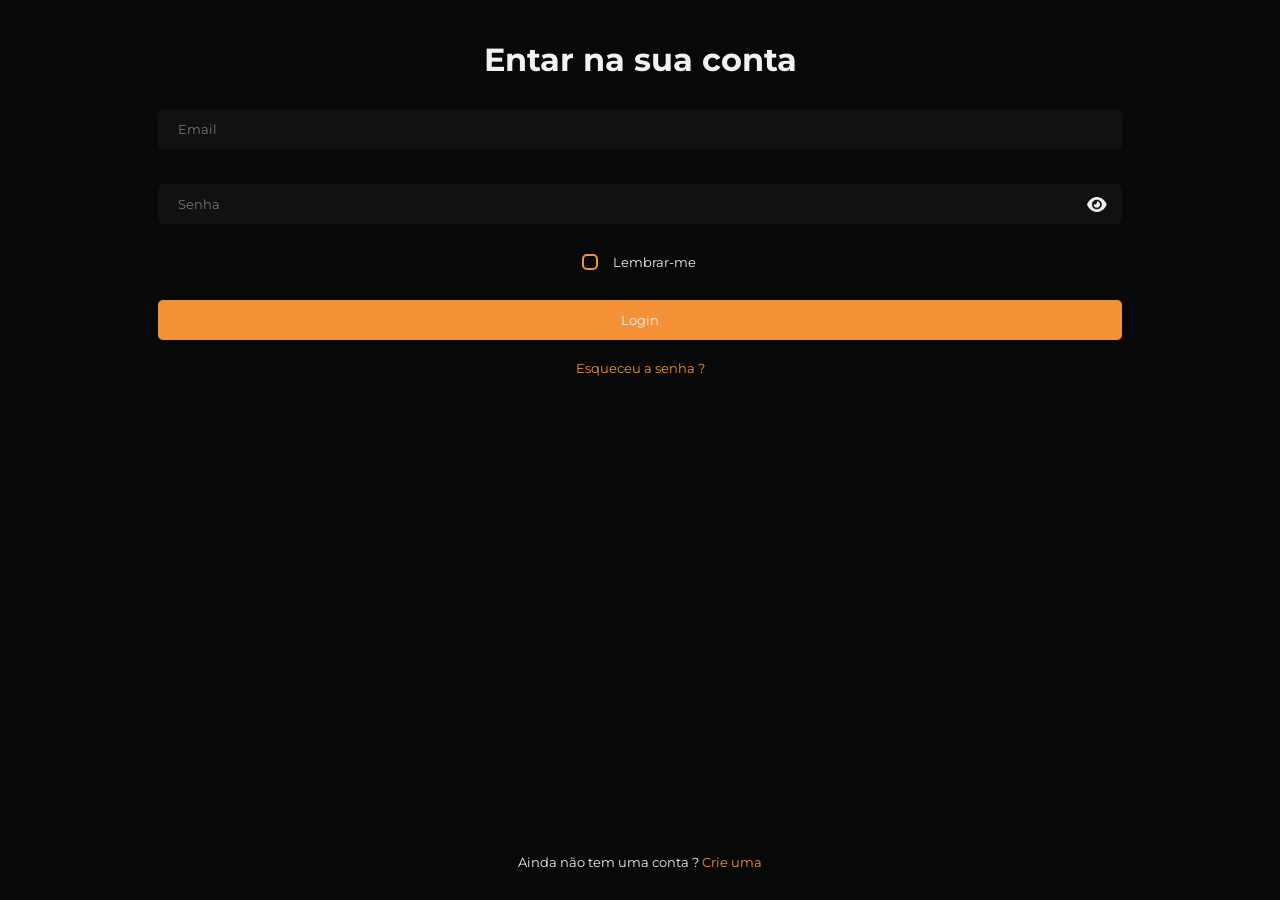
==== index.html @ 5acda985 "Rename Index.html to index.html" ====
<!DOCTYPE html>
<html lang="pt-BR">

    <head>
        <meta charset="UTF-8">
        <meta name="viewport" content="width=device-width, initial-scale=1.0">
        <link rel="stylesheet" href="./assets/css/main.css">
        <link rel="stylesheet" href="./assets/css/input.css">
        <link rel="stylesheet" href="./assets/css/form.css">
        <link rel="stylesheet" href="./assets/css/button.css">
        <title>Login - byWill</title>
    </head>

    <body class="flex-column">
        <main class="flex-column">
            <form class="flex-column content">
                <h1>Entar na sua conta</h1>
                <div class="flex-column">
                    <input class="input" type="email" placeholder="Email" required="true">
                    <div class="flex-column">
                        <p class="info" style="opacity: 0;"></p>
                        <input class="input pass" type="password" placeholder="Senha" required="true">
                        <img class="icon show" src="./assets/icons/Show Pass Icon.png" alt="">
                    </div>
                </div>
                <div class="flex-row">
                    <input type="checkbox" style="opacity: 0;">
                    <span class="checkbox"></span>
                    <p>Lembrar-me</p>
                </div>
                <button>Login</button>
                <a href="#">Esqueceu a senha ?</a>
                <p class="bottom">Ainda não tem uma conta ? <a href="#">Crie uma</a></p>
            </form>
        </main>

        <script src="./assets/scripts/passwords.js" defer></script>
    </body>

</html>
---- assets/css/main.css ----
@import url('https://fonts.googleapis.com/css2?family=Montserrat:wght@700&display=swap');

* {
    margin: 0;
    padding: 0;
}

:root {
    --primary-color: #F39237;
    --secondary-color: #111111;
    --bg-color: #080808;
    --text-color: #EFF1F3;
    --secondary-text-color: #808080;
}

body {
    font-family: 'Montserrat', sans-serif;
    align-items: center;
    background-color: var(--bg-color);
    color: var(--text-color);
}

main {
    width: 80%;
}

ul {
    list-style: none;
}

li {
    font-size: small;
    padding: 10px;
}

a {
    text-decoration: none;
    font-size: small;
    color: var(--primary-color);
}

.bottom {
    position: absolute;
    bottom: 30px;
}

.info {
    color: var(--primary-color);
    height: 15px;
}

.icon {
    width: 20px;
}

.content {
    padding: 30px;
    box-sizing: border-box;
}

h1 {
    font-size: xx-large;
    margin: 10px 0;
}

h3 {
    font-size: medium;
}

p {
    font-size: small;
}

.flex-column {
    display: flex;
    flex-direction: column;
}

.flex-row {
    display: flex;
    flex-direction: row;
}

.paint {
    color: var(--primary-color);
}

hr {
    margin: 10px 0;
}

.hidden {
    color: var(--secondary-text-color);
}
---- assets/css/input.css ----
.input {
    border: none;
    border-radius: 5px;
    height: 40px;
    width:100%;
    padding: 0 20px;
    margin: 10px 0;
    box-sizing: border-box;
    color: var(--text-color);
    background-color: var(--secondary-color);
    font-family: 'Montserrat', sans-serif;
}

.input:focus {
    outline: 2px solid var(--primary-color);
    background-color: #f3923780;
}

.checkbox {
    position: relative;
    z-index: -1;
    display: flex;
    left: -15px;
    align-items: center;
    justify-content: center;
    width: 12px;
    height: 12px;
    background-color: transparent;
    border: 2px solid var(--primary-color);
    border-radius: 5px;
}

input:checked ~.checkbox {
    background-color: var(--primary-color);
}

.checkbox::after {
    display: none;
    content: "";
    width: 3px;
    height: 7px;
    border: solid white;
    border-width: 0 3px 3px 0;
    -webkit-transform: rotate(45deg);
    -ms-transform: rotate(45deg);
    transform: rotate(45deg);
}

input:checked ~.checkbox::after {
    display: block;
}
---- assets/css/form.css ----
form {
    position: relative;
    align-items: center;
    height: 100vh;
}

form div {
    justify-content: center;
    width: 100%;
}

form > div {
    margin: 10px 0;
}

form div > div {
    position: relative;
}

form div > div > .icon {
    position: absolute;
    right: 15px;
    top: 38px;
}
---- assets/css/button.css ----
button {
    width: 100%;
    height: 40px;
    margin: 20px 0;
    background-color: var(--primary-color);
    color: var(--text-color);
    border: none;
    border-radius: 5px;
    font-family: 'Montserrat', sans-serif;
    cursor: pointer;
}
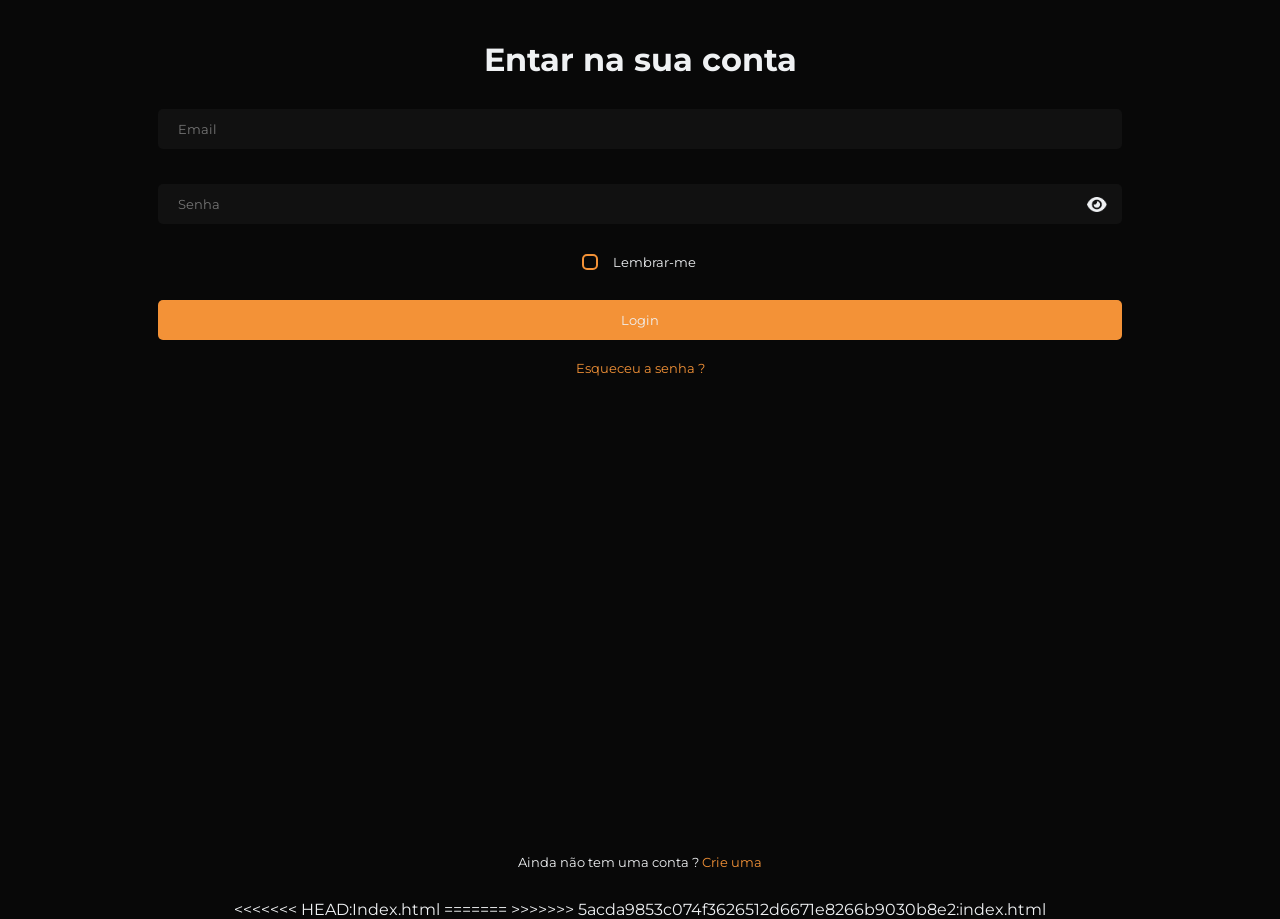
==== commit a208e0da: "Test" ====
--- a/index.html
+++ b/index.html
@@ -1,6 +1,5 @@
 <!DOCTYPE html>
 <html lang="pt-BR">
-
     <head>
         <meta charset="UTF-8">
         <meta name="viewport" content="width=device-width, initial-scale=1.0">
@@ -10,7 +9,6 @@
         <link rel="stylesheet" href="./assets/css/button.css">
         <title>Login - byWill</title>
     </head>
-
     <body class="flex-column">
         <main class="flex-column">
             <form class="flex-column content">
@@ -33,8 +31,11 @@
                 <p class="bottom">Ainda não tem uma conta ? <a href="#">Crie uma</a></p>
             </form>
         </main>
-
         <script src="./assets/scripts/passwords.js" defer></script>
     </body>
+<<<<<<< HEAD:Index.html
+</html>
+=======
 
 </html>
+>>>>>>> 5acda9853c074f3626512d6671e8266b9030b8e2:index.html
--- a/assets/css/input.css
+++ b/assets/css/input.css
@@ -10,6 +10,10 @@
     background-color: var(--secondary-color);
     font-family: 'Montserrat', sans-serif;
 }
+
+.input { 
+    touch-action: none;
+} 
 
 .input:focus {
     outline: 2px solid var(--primary-color);
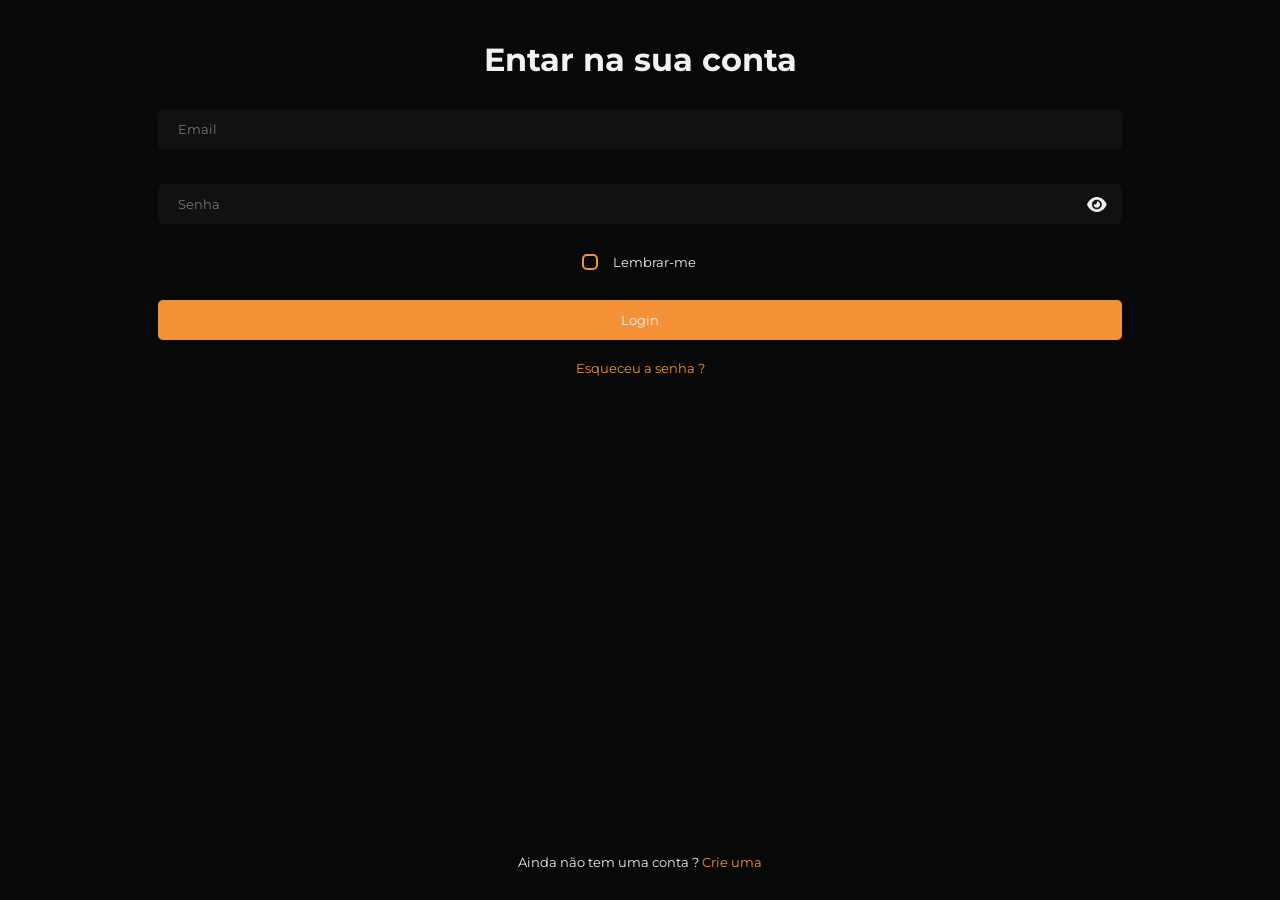
==== commit 61fbb716: "Atualization" ====
--- a/index.html
+++ b/index.html
@@ -33,9 +33,4 @@
         </main>
         <script src="./assets/scripts/passwords.js" defer></script>
     </body>
-<<<<<<< HEAD:Index.html
-</html>
-=======
-
-</html>
->>>>>>> 5acda9853c074f3626512d6671e8266b9030b8e2:index.html
+</html>
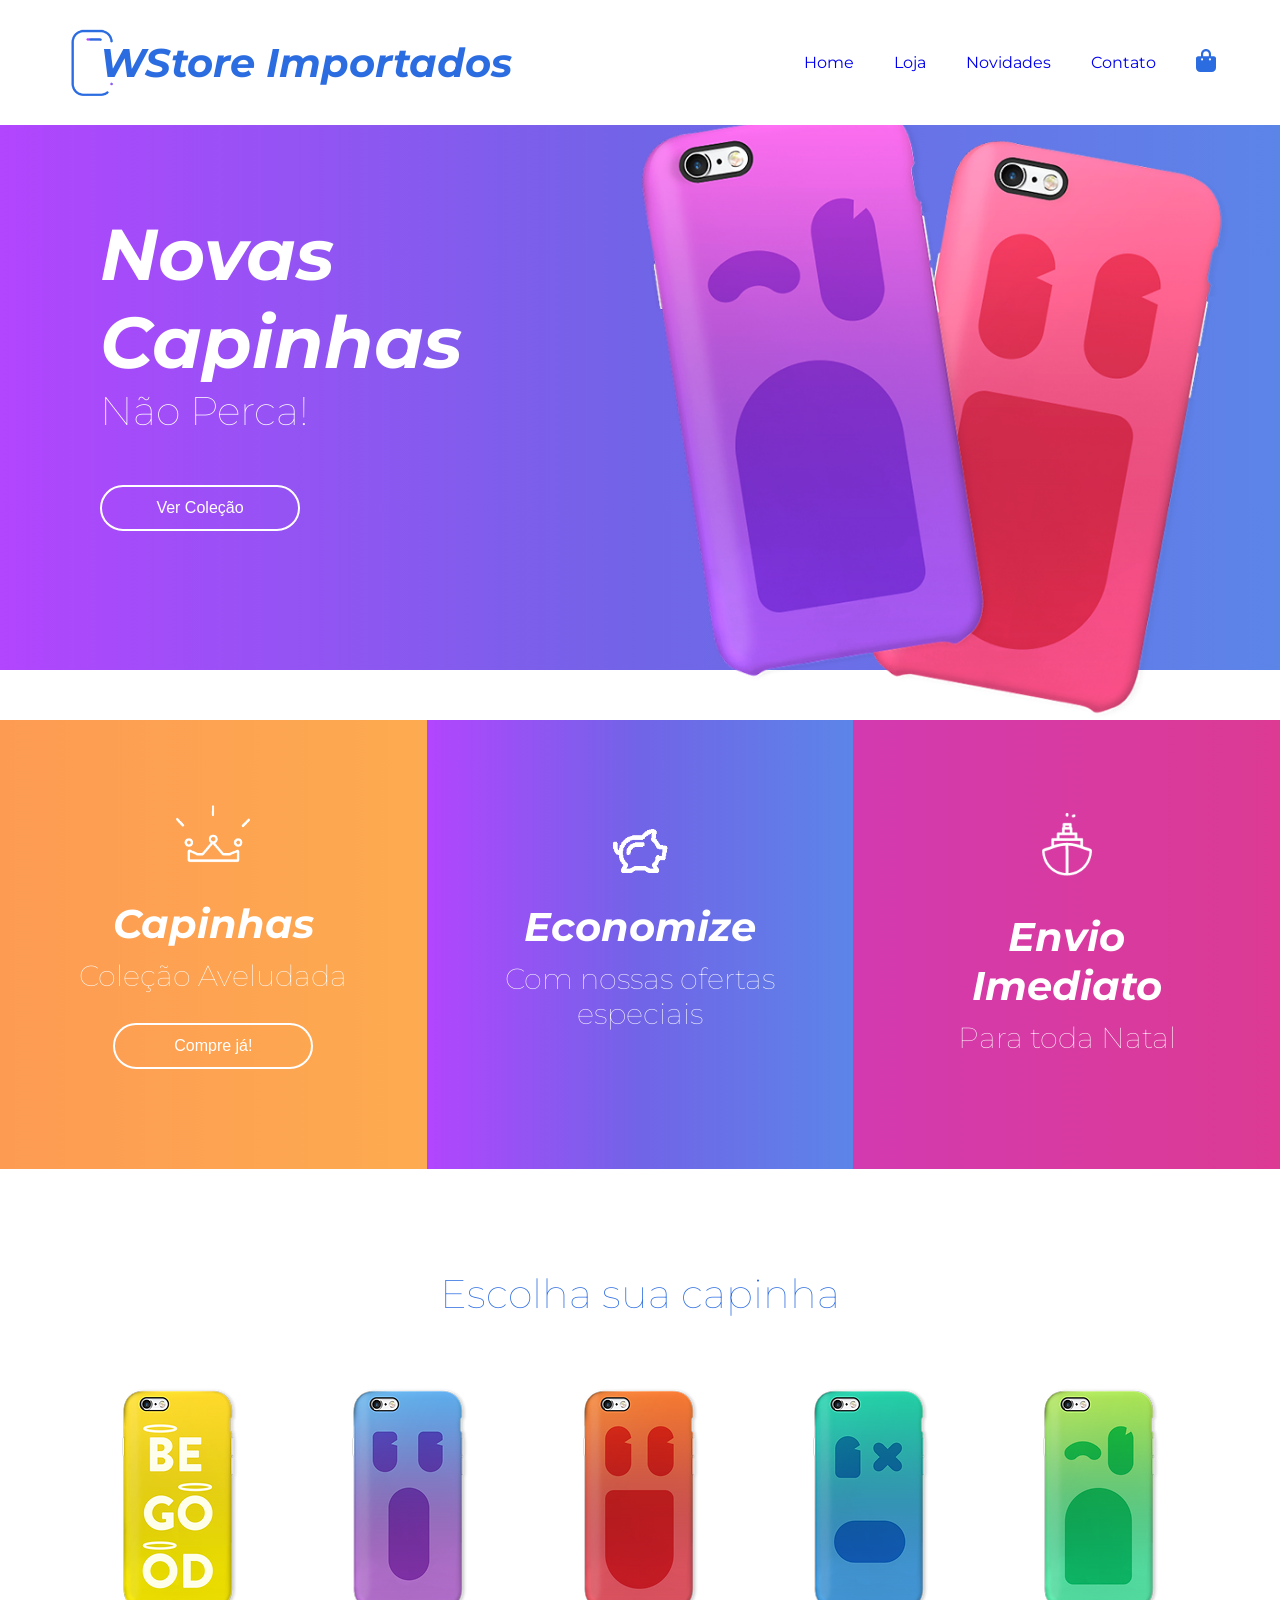
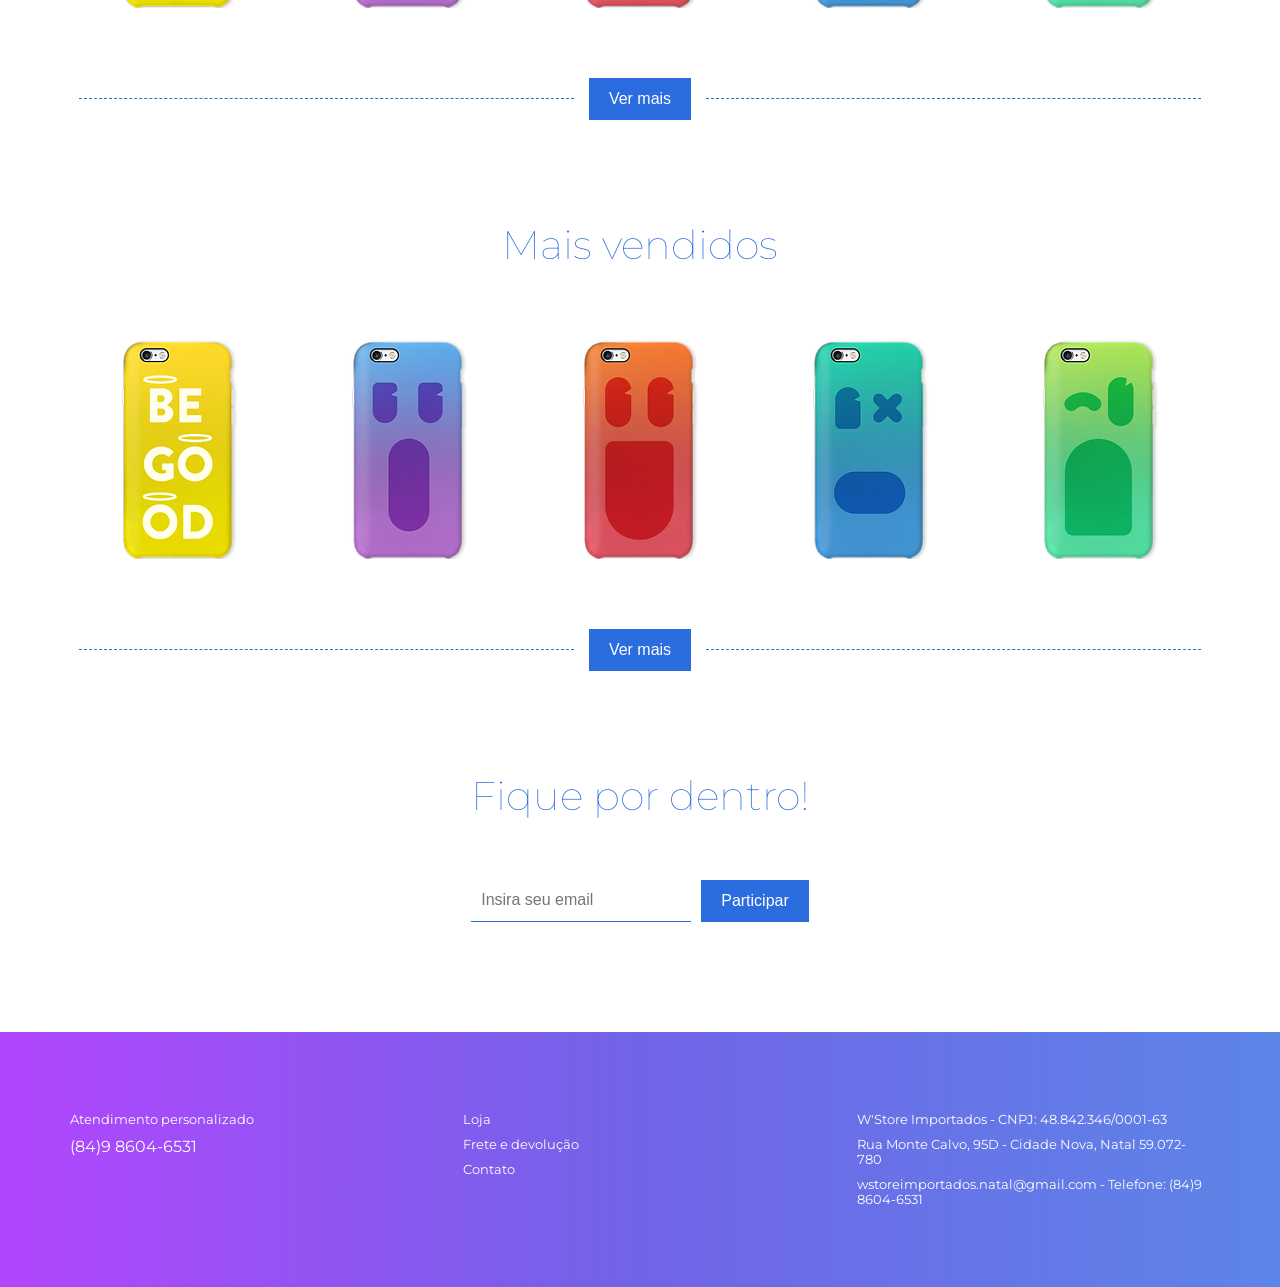
==== commit c80c3bde: "index" ====
--- a/index.html
+++ b/index.html
@@ -1,36 +1,154 @@
 <!DOCTYPE html>
 <html lang="pt-BR">
-    <head>
-        <meta charset="UTF-8">
-        <meta name="viewport" content="width=device-width, initial-scale=1.0">
-        <link rel="stylesheet" href="./assets/css/main.css">
-        <link rel="stylesheet" href="./assets/css/input.css">
-        <link rel="stylesheet" href="./assets/css/form.css">
-        <link rel="stylesheet" href="./assets/css/button.css">
-        <title>Login - byWill</title>
-    </head>
-    <body class="flex-column">
-        <main class="flex-column">
-            <form class="flex-column content">
-                <h1>Entar na sua conta</h1>
-                <div class="flex-column">
-                    <input class="input" type="email" placeholder="Email" required="true">
-                    <div class="flex-column">
-                        <p class="info" style="opacity: 0;"></p>
-                        <input class="input pass" type="password" placeholder="Senha" required="true">
-                        <img class="icon show" src="./assets/icons/Show Pass Icon.png" alt="">
-                    </div>
+<head>
+    <meta charset="UTF-8">
+    <meta name="viewport" content="width=device-width, initial-scale=1.0">
+    <link rel="stylesheet" href="./css/style.css">
+    <link rel="stylesheet" href="./css/header.css">
+    <link rel="stylesheet" href="./css/home.css">
+    <link rel="stylesheet" href="./css/selecionados.css">
+    <link rel="stylesheet" href="./css/novidades.css">
+    <link rel="stylesheet" href="./css/chamada.css">
+    <link rel="stylesheet" href="./css/form.css">
+    <link rel="stylesheet" href="./css/footer.css">
+    <link rel="stylesheet" href="./css/button.css">
+    <title>W Store Importados</title>
+</head>
+<body>
+    <main class="flex-column">
+        <header class="flex-column">
+            <nav class="flex-row">
+                <div class="flex-row">
+                    <img class="logo" src="./icons/logo-icon.gif" alt="Logo W Store Importados">
+                    <h2>WStore Importados</h2>
                 </div>
-                <div class="flex-row">
-                    <input type="checkbox" style="opacity: 0;">
-                    <span class="checkbox"></span>
-                    <p>Lembrar-me</p>
+                <ul class="flex-row">
+                    <li><a href="http://">Home</a></li>
+                    <li><a href="http://">Loja</a></li>
+                    <li><a href="http://">Novidades</a></li>
+                    <li><a href="http://">Contato</a></li>
+                    <li>
+                        <a href="">
+                            <img class="bag" src="./icons/bag-icon.svg" alt="Carrinho de compras W Store Importados">
+                        </a>
+                    </li>
+                </ul>
+            </nav>
+        </header>
+        <section class="home flex-row">
+            <div class="flex-column">
+                <div class="title">
+                    <h1>Novas <br/> Capinhas</h1>
+                    <p>Não Perca!</p>
                 </div>
-                <button>Login</button>
-                <a href="#">Esqueceu a senha ?</a>
-                <p class="bottom">Ainda não tem uma conta ? <a href="#">Crie uma</a></p>
+                <button class="btn">Ver Coleção</button>
+            </div>
+            <img src="./images/capas-home.webp" alt="">
+        </section>
+        <section class="novidades flex-row">
+            <div class="recomendado flex-column">
+                <img src="./icons/star-icon.gif" alt="">
+                <h2>Capinhas</h2>
+                <p>Coleção Aveludada</p>
+                <button class="btn">Compre já!</button>
+            </div>
+            <div class="destaque flex-column">
+                <img src="./icons/saving-icon.gif" alt="">
+                <h2>Economize</h2>
+                <p>Com nossas ofertas <br/> especiais</p>
+            </div>
+            <div class="envio flex-column">
+                <img src="./icons/ship-icon.gif" alt="">
+                <h2>Envio <br/> Imediato</h2>
+                <p>Para toda Natal</p>
+            </div>
+        </section>
+        <section class="selecionados flex-column">
+            <h2>Escolha sua capinha</h2>
+            <div class="itens flex-row">
+                <div class="item flex-column">
+                    <img src="./images/capinha.webp" alt="">
+                    <button class="btn">Visualizar</button>
+                </div>
+                <div class="item flex-column">
+                    <img src="./images/capinha2.webp" alt="">
+                    <button class="btn">Visualizar</button>
+                </div>
+                <div class="item flex-column">
+                    <img src="./images/capinha3.webp" alt="">
+                    <button class="btn">Visualizar</button>
+                </div>
+                <div class="item flex-column">
+                    <img src="./images/capinha4.webp" alt=""> 
+                    <button class="btn">Visualizar</button>
+                </div>
+                <div class="item flex-column">
+                    <img src="./images/capinha5.webp" alt=""> 
+                    <button class="btn">Visualizar</button>
+                </div>
+            </div>
+            <div class="flex-row action">
+                <hr>
+                <button class="btn-secondary">Ver mais</button>
+                <hr>
+            </div>
+        </section>
+        <section class="selecionados flex-column">
+            <h2>Mais vendidos</h2>
+            <div class="itens flex-row">
+                <div class="item flex-column">
+                    <img src="./images/capinha.webp" alt="">
+                    <button class="btn">Visualizar</button>
+                </div>
+                <div class="item flex-column">
+                    <img src="./images/capinha2.webp" alt="">
+                    <button class="btn">Visualizar</button>
+                </div>
+                <div class="item flex-column">
+                    <img src="./images/capinha3.webp" alt="">
+                    <button class="btn">Visualizar</button>
+                </div>
+                <div class="item flex-column">
+                    <img src="./images/capinha4.webp" alt=""> 
+                    <button class="btn">Visualizar</button>
+                </div>
+                <div class="item flex-column">
+                    <img src="./images/capinha5.webp" alt=""> 
+                    <button class="btn">Visualizar</button>
+                </div>
+            </div>
+            <div class="flex-row action">
+                <hr>
+                <button class="btn-secondary">Ver mais</button>
+                <hr>
+            </div>
+        </section>
+        <section class="chamada flex-column">
+            <h2>Fique por dentro!</h2>
+            <form action="" class="flex-row">
+                <input type="text" class="input" name="" id="" placeholder="Insira seu email">
+                <button class="btn-secondary">Participar</button>
             </form>
-        </main>
-        <script src="./assets/scripts/passwords.js" defer></script>
-    </body>
+        </section>
+        <footer class="flex-row">
+            <div>
+                <p>Atendimento personalizado</p>
+                <p class="telefone">(84)9 8604-6531</p>
+            </div>
+            <nav>
+                <ul>
+                    <li><a href="">Loja</a></li>
+                    <li><a href="">Frete e devolução</a></li>
+                    <li><a href="">Contato</a></li>
+                </ul>
+            </nav>
+            <div>
+                <p>W'Store Importados - CNPJ: 48.842.346/0001-63</p>
+                <p>Rua Monte Calvo, 95D - Cidade Nova, Natal 59.072-780</p>
+                <p>wstoreimportados.natal@gmail.com - Telefone: (84)9 8604-6531</p>
+            </div>
+        </footer>
+    </main>
+    <script src="./js/visualizar.js"></script>
+</body>
 </html>
--- a/css/style.css
+++ b/css/style.css
@@ -0,0 +1,44 @@
+@import url('https://fonts.googleapis.com/css2?family=Montserrat:wght@300;400;500;700&display=swap');
+
+* {
+    margin: 0;
+    padding: 0;
+    user-select: none;
+}
+
+:root {
+    --primary: #2c6ce1;
+    --white: #fff;
+    --text: 1rem;
+    --title: 4.5rem;
+    --subtitle: 2.5rem;
+    --description: 1.8rem;
+    --hidden-text: .8rem;
+}
+
+.flex-column {
+    display: flex;
+    flex-direction: column;
+}
+
+.flex-row {
+    display: flex;
+    flex-direction: row;
+}
+
+a {
+    text-decoration: none;
+}
+
+p {
+    font-size: var(--text);
+}
+
+main {
+    align-items: center;
+}
+
+body {
+    font-family: 'Montserrat';
+    color: var(--white);
+}
--- a/css/header.css
+++ b/css/header.css
@@ -0,0 +1,45 @@
+header {
+    width: 100%;
+    align-items: center;
+    padding: 15px 0;
+    z-index: 1;
+    position: fixed;
+    background-color: var(--white);
+}
+
+.logo {
+    width: 3.5rem;
+}
+
+header nav {
+    width: 90%;
+    align-items: center;
+    justify-content: space-between;
+}
+
+header div {
+    align-items: center;
+}
+
+header h2 {
+    position: relative;
+    left: -20px;
+    color: var(--primary);
+    font-size: var(--subtitle);
+    font-style: italic;
+    font-weight: bolder;
+}
+
+header ul {
+    list-style: none;
+    align-items: center;
+}
+
+header li {
+    font-size: var(--text);
+    padding-left: 40px;
+}
+
+.bag {
+    width: 20px;
+}
--- a/css/home.css
+++ b/css/home.css
@@ -0,0 +1,52 @@
+.home {
+    width: 100%;
+    padding: 70px 50px 0 50px;
+    box-sizing: border-box;
+    flex-wrap: wrap-reverse;
+    align-items: center;
+    justify-content: space-around;
+    background-image: linear-gradient(to right, #b245fe, #7164e7, #5c85e8);
+}
+
+.home > div:nth-child(1) {
+    flex: 1;
+    margin: 50px;
+}
+
+.title {
+    margin-bottom: 50px;
+}
+
+.home h1 {
+    font-size: var(--title);
+    font-style: italic;
+}
+
+.home p {
+    font-size: var(--subtitle);
+    font-weight: lighter;
+}
+
+.home img {
+    position: relative;
+    top: 50px;
+    width: 50%;
+}
+
+@media (max-width: 720px) {
+    .home > div:nth-child(1) {
+        align-items: center;
+        margin-top: 100px;
+    }
+
+    .home h1 {
+        font-size: 3.3rem;
+    }
+    .home p  {
+        font-size: 2.3rem;
+    }
+
+    .home img {
+        width: 70%;
+    }
+}
--- a/css/selecionados.css
+++ b/css/selecionados.css
@@ -0,0 +1,51 @@
+.selecionados {
+    width: 90%;
+    margin: 50px 0;
+    align-items: center;
+}
+
+.selecionados h2 {
+    color: var(--primary);
+    font-size: var(--subtitle);
+    font-weight: lighter;
+    text-align: center;
+}
+
+.selecionados .itens {
+    margin: 50px 0;
+    flex-wrap: wrap;
+}
+
+.selecionados .item {
+    align-items: center;
+    overflow: hidden;
+    flex: 200px;
+    
+    height: 220px;
+    width: 220px;
+    margin: 20px 10px;
+}
+
+.selecionados .item .btn {
+    position: relative;
+    top: 0;
+    width: 100%;
+    border: 0;
+    border-radius: 0;
+    color: var(--primary);
+    background-color: #ffffffb3;
+}
+
+.selecionados .action {
+    width: 100%;
+    align-items: center;
+}
+
+.action hr {
+    flex: 1;
+    width: 100%;
+    margin: 0 15px;
+    border: none;
+    border-bottom: 1px dashed var(--primary);
+}
+
--- a/css/novidades.css
+++ b/css/novidades.css
@@ -0,0 +1,60 @@
+.novidades {
+    width: 100%;
+    margin: 50px 0;
+    flex-wrap: wrap;
+}
+
+.novidades div {
+    width: 100%;
+    flex: 1;
+    text-align: center;
+    padding: 50px 50px 100px 50px;
+}
+
+.novidades img {
+    width: 6rem
+}
+
+.novidades h2 {
+    font-size: var(--subtitle);
+    text-align: center;
+    font-style: italic;
+}
+
+.novidades p {
+    font-size: var(--description);
+    font-weight: lighter;
+    margin: 10px 0;
+}
+
+.novidades .recomendado {
+    background-image: linear-gradient(to right, #fd9b53, #fdab50);
+    align-items: center;
+    justify-content: center;
+}
+
+.novidades .recomendado button {
+    margin-top: 20px;
+}
+
+
+.novidades .destaque {
+    background-image: linear-gradient(to right, #b245fe, #7164e7, #5c85e8);
+    align-items: center;
+    justify-content: center;
+}
+
+.novidades .destaque img {
+    width: 4rem;
+    margin: 20px 0;
+}
+
+.novidades .envio {
+    background-image: linear-gradient(to right, #d33ab0, #dc3a93);
+    align-items: center;
+    justify-content: center;
+}
+
+.novidades .envio img {
+    margin-bottom: 30px;
+}
--- a/css/chamada.css
+++ b/css/chamada.css
@@ -0,0 +1,14 @@
+.chamada {
+    width: 90%;
+    margin: 50px 0;
+    align-items: center;
+    justify-content: center;
+}
+
+.chamada h2 {
+    color: var(--primary);
+    font-weight: lighter;
+    font-size: var(--subtitle);
+    text-align: center;
+    margin-bottom: 50px;
+}
--- a/css/form.css
+++ b/css/form.css
@@ -0,0 +1,20 @@
+form {
+    width: 100%;
+    justify-content: center;
+    flex-wrap: wrap;
+}
+
+.input {
+    flex: 100% 50%;
+    color: var(--primary);
+    font-size: var(--text);
+    padding: 0 10px;
+    border: none;
+    border-bottom: 1px solid var(--primary);
+    outline: none;
+}
+
+.input, 
+form .btn-secondary {
+    margin: 10px 5px;
+}
--- a/css/footer.css
+++ b/css/footer.css
@@ -0,0 +1,37 @@
+footer {
+    width: 100%;   
+    padding: 50px;
+    margin-top: 50px;
+    flex-wrap: wrap;
+    justify-content: space-around;
+    box-sizing: border-box;
+    background-image: linear-gradient(to right, #b245fe, #7164e7, #5c85e8);
+}
+
+footer div,
+footer nav {
+    flex: 200px;
+    margin: 20px;
+}
+
+footer .telefone {
+    font-size: var(--text);
+}
+
+footer ul {
+    list-style: none;
+}
+
+footer li {
+    margin: 10px 0;
+    font-size: var(--hidden-text);
+}
+
+footer a {
+    color: var(--white);
+}
+
+footer p {
+    margin: 10px 0;
+    font-size: var(--hidden-text);
+}
--- a/css/button.css
+++ b/css/button.css
@@ -0,0 +1,30 @@
+.btn {
+    background-color: transparent;
+    border: 2px solid var(--white);
+    border-radius: 30px;
+    padding: 12px 0;
+    width: 200px;
+    font-size: var(--text);
+    color: var(--white);
+    transition: ease-in-out .5s;
+    cursor: pointer;
+}
+
+.btn:hover {
+    background-color: var(--white);
+    color: var(--primary);
+}
+
+.btn-secondary {
+    background-color: var(--primary);
+    border: none;
+    padding: 12px 20px;
+    font-size: var(--text);
+    color: var(--white);
+    transition: ease-in-out .5s;
+    cursor: pointer;
+}
+
+.btn-secondary:hover {
+    opacity: .5;
+}
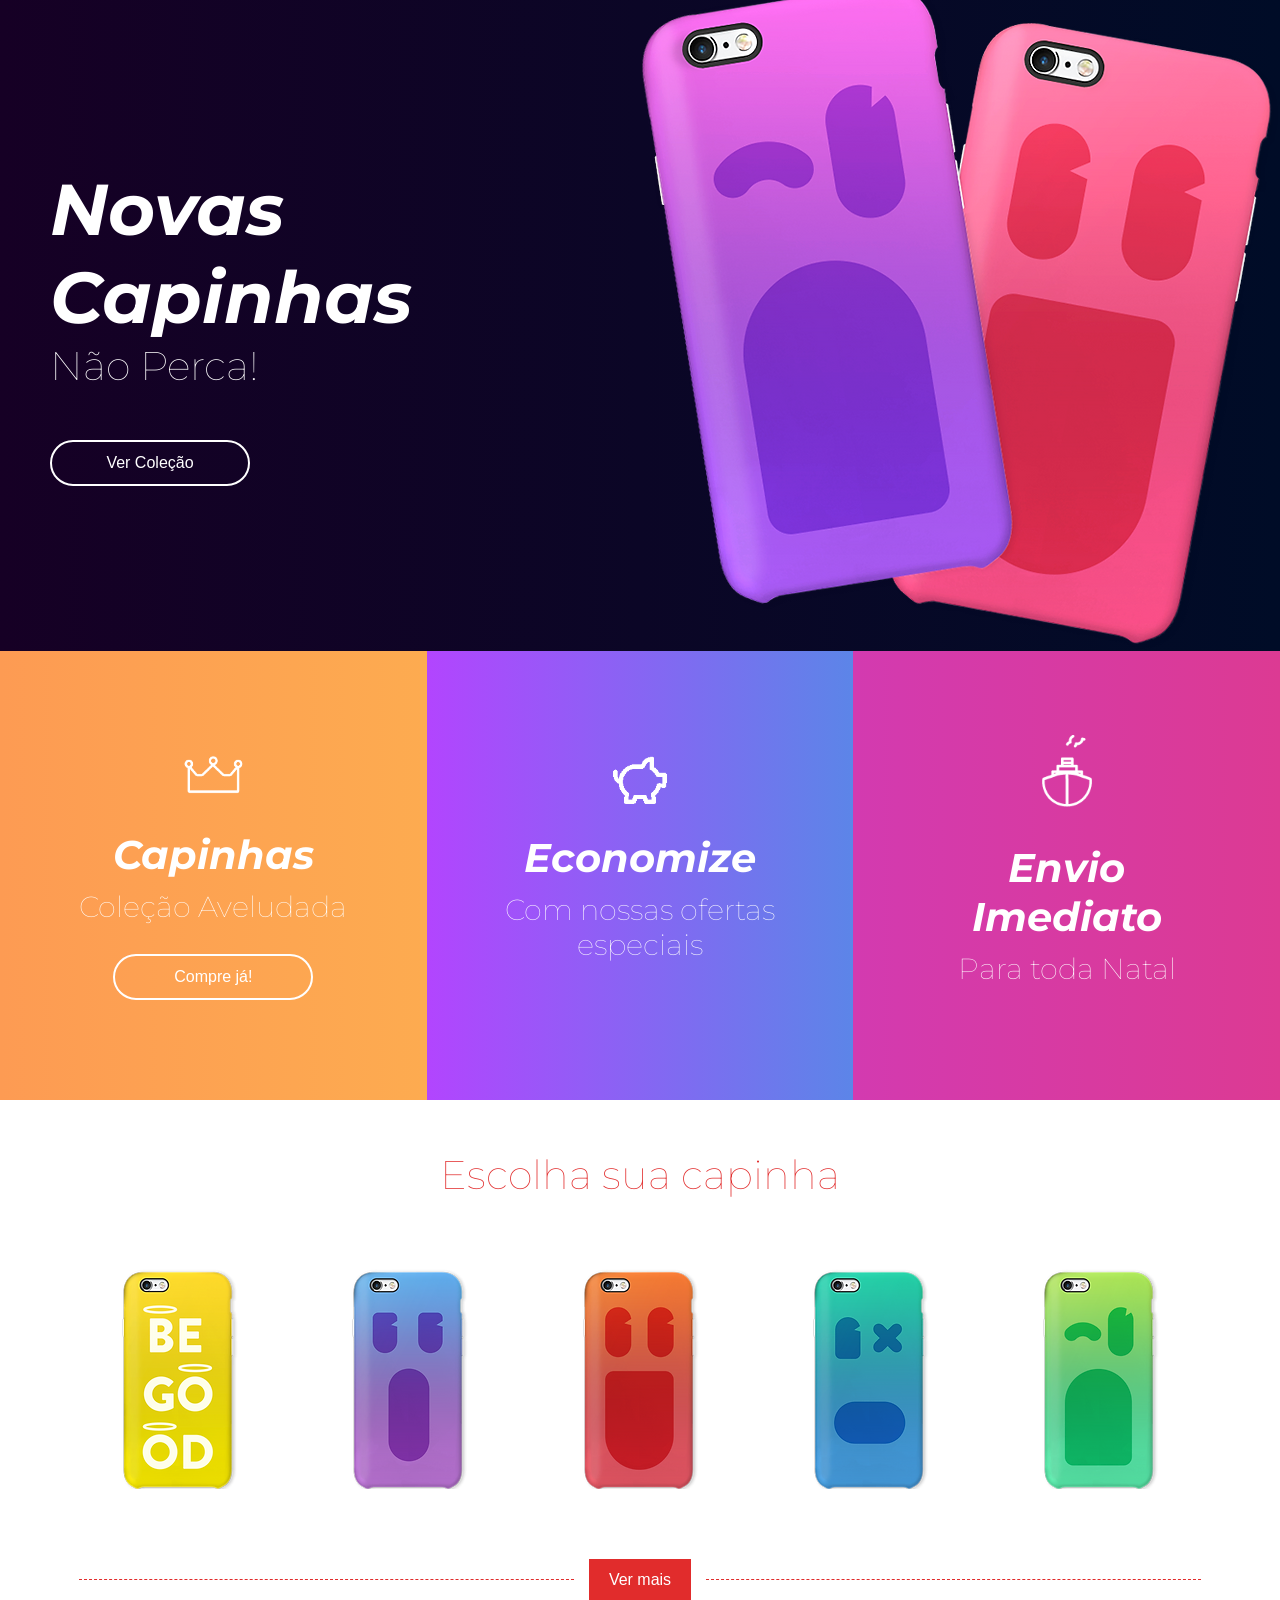
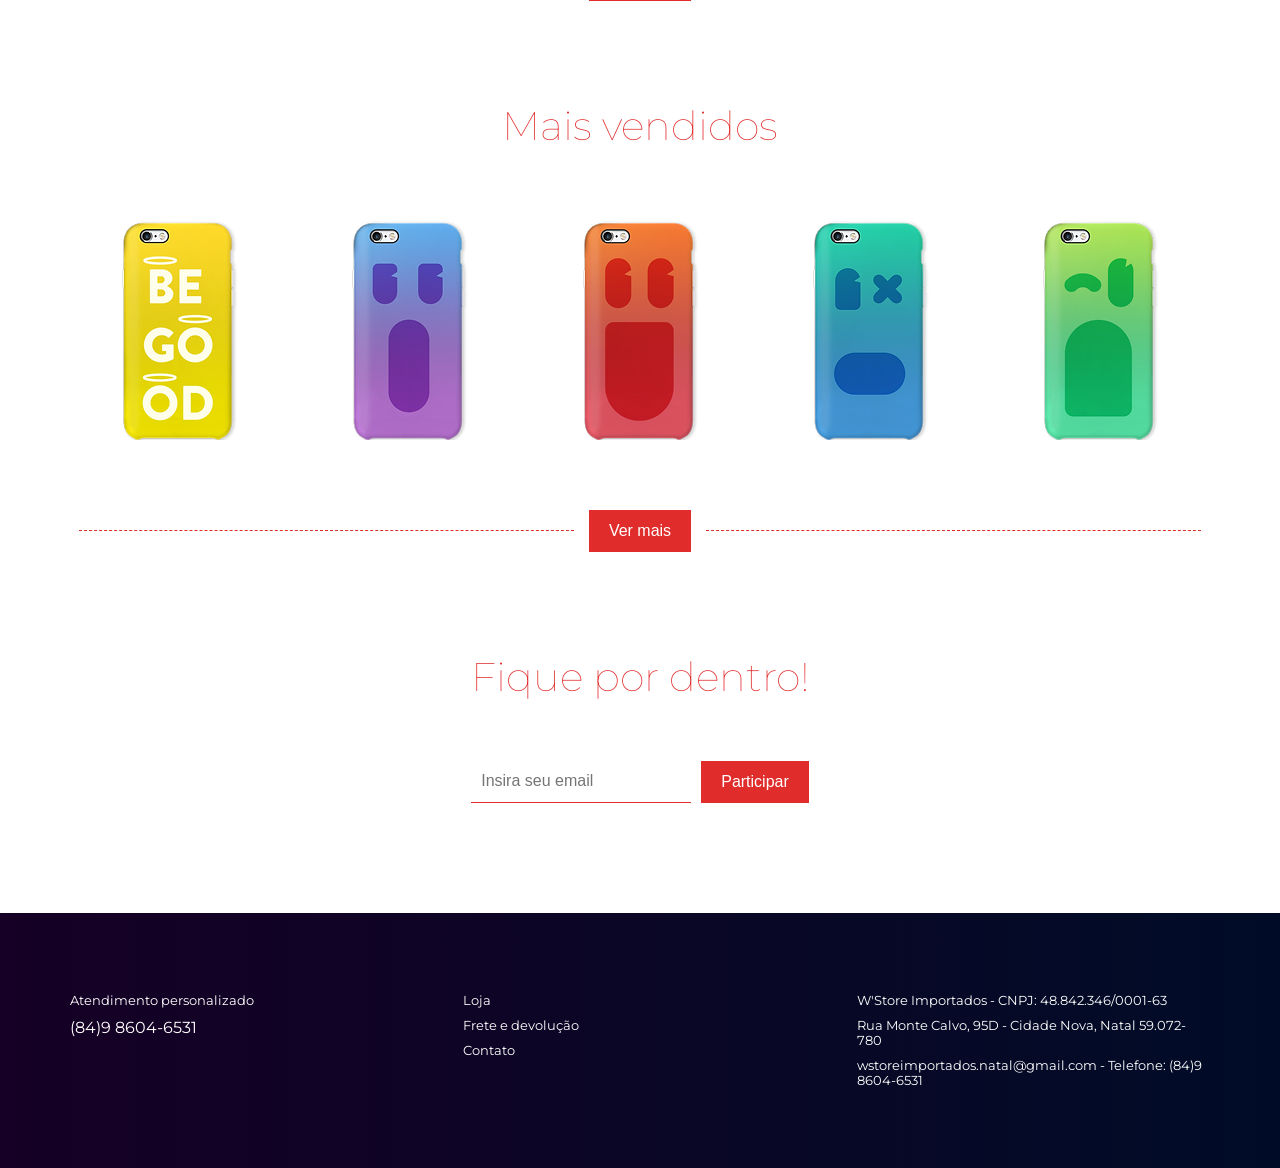
==== commit 1b0d404a: "Testando" ====
--- a/index.html
+++ b/index.html
@@ -16,11 +16,10 @@
 </head>
 <body>
     <main class="flex-column">
-        <header class="flex-column">
+        <header class="flex-column" style="display: none;">
             <nav class="flex-row">
                 <div class="flex-row">
-                    <img class="logo" src="./icons/logo-icon.gif" alt="Logo W Store Importados">
-                    <h2>WStore Importados</h2>
+                    <img class="logo" src="./icons/logo-icon.png" alt="Logo W Store Importados">
                 </div>
                 <ul class="flex-row">
                     <li><a href="http://">Home</a></li>
--- a/css/style.css
+++ b/css/style.css
@@ -7,8 +7,9 @@
 }
 
 :root {
-    --primary: #2c6ce1;
+    --primary: #e12c2c;
     --white: #fff;
+    --black: #111211;
     --text: 1rem;
     --title: 4.5rem;
     --subtitle: 2.5rem;
@@ -28,6 +29,7 @@
 
 a {
     text-decoration: none;
+    color: var(--black);
 }
 
 p {
--- a/css/header.css
+++ b/css/header.css
@@ -8,7 +8,7 @@
 }
 
 .logo {
-    width: 3.5rem;
+    width: 8rem;
 }
 
 header nav {
@@ -24,7 +24,7 @@
 header h2 {
     position: relative;
     left: -20px;
-    color: var(--primary);
+    color: var(--black);
     font-size: var(--subtitle);
     font-style: italic;
     font-weight: bolder;
--- a/css/home.css
+++ b/css/home.css
@@ -1,11 +1,11 @@
 .home {
     width: 100%;
-    padding: 70px 50px 0 50px;
+    /* padding: 70px 50px 0 50px; */
     box-sizing: border-box;
     flex-wrap: wrap-reverse;
     align-items: center;
     justify-content: space-around;
-    background-image: linear-gradient(to right, #b245fe, #7164e7, #5c85e8);
+    background-image: linear-gradient(to right, #160025, #000c27);
 }
 
 .home > div:nth-child(1) {
@@ -29,7 +29,7 @@
 
 .home img {
     position: relative;
-    top: 50px;
+    /* top: 50px; */
     width: 50%;
 }
 
--- a/css/novidades.css
+++ b/css/novidades.css
@@ -1,6 +1,6 @@
 .novidades {
     width: 100%;
-    margin: 50px 0;
+    /* margin: 50px 0; */
     flex-wrap: wrap;
 }
 
@@ -39,7 +39,7 @@
 
 
 .novidades .destaque {
-    background-image: linear-gradient(to right, #b245fe, #7164e7, #5c85e8);
+    background-image: linear-gradient(to right, #b245fe, #5c85e8);
     align-items: center;
     justify-content: center;
 }
--- a/css/footer.css
+++ b/css/footer.css
@@ -5,7 +5,7 @@
     flex-wrap: wrap;
     justify-content: space-around;
     box-sizing: border-box;
-    background-image: linear-gradient(to right, #b245fe, #7164e7, #5c85e8);
+    background-image: linear-gradient(to right, #160025, #000c27);
 }
 
 footer div,
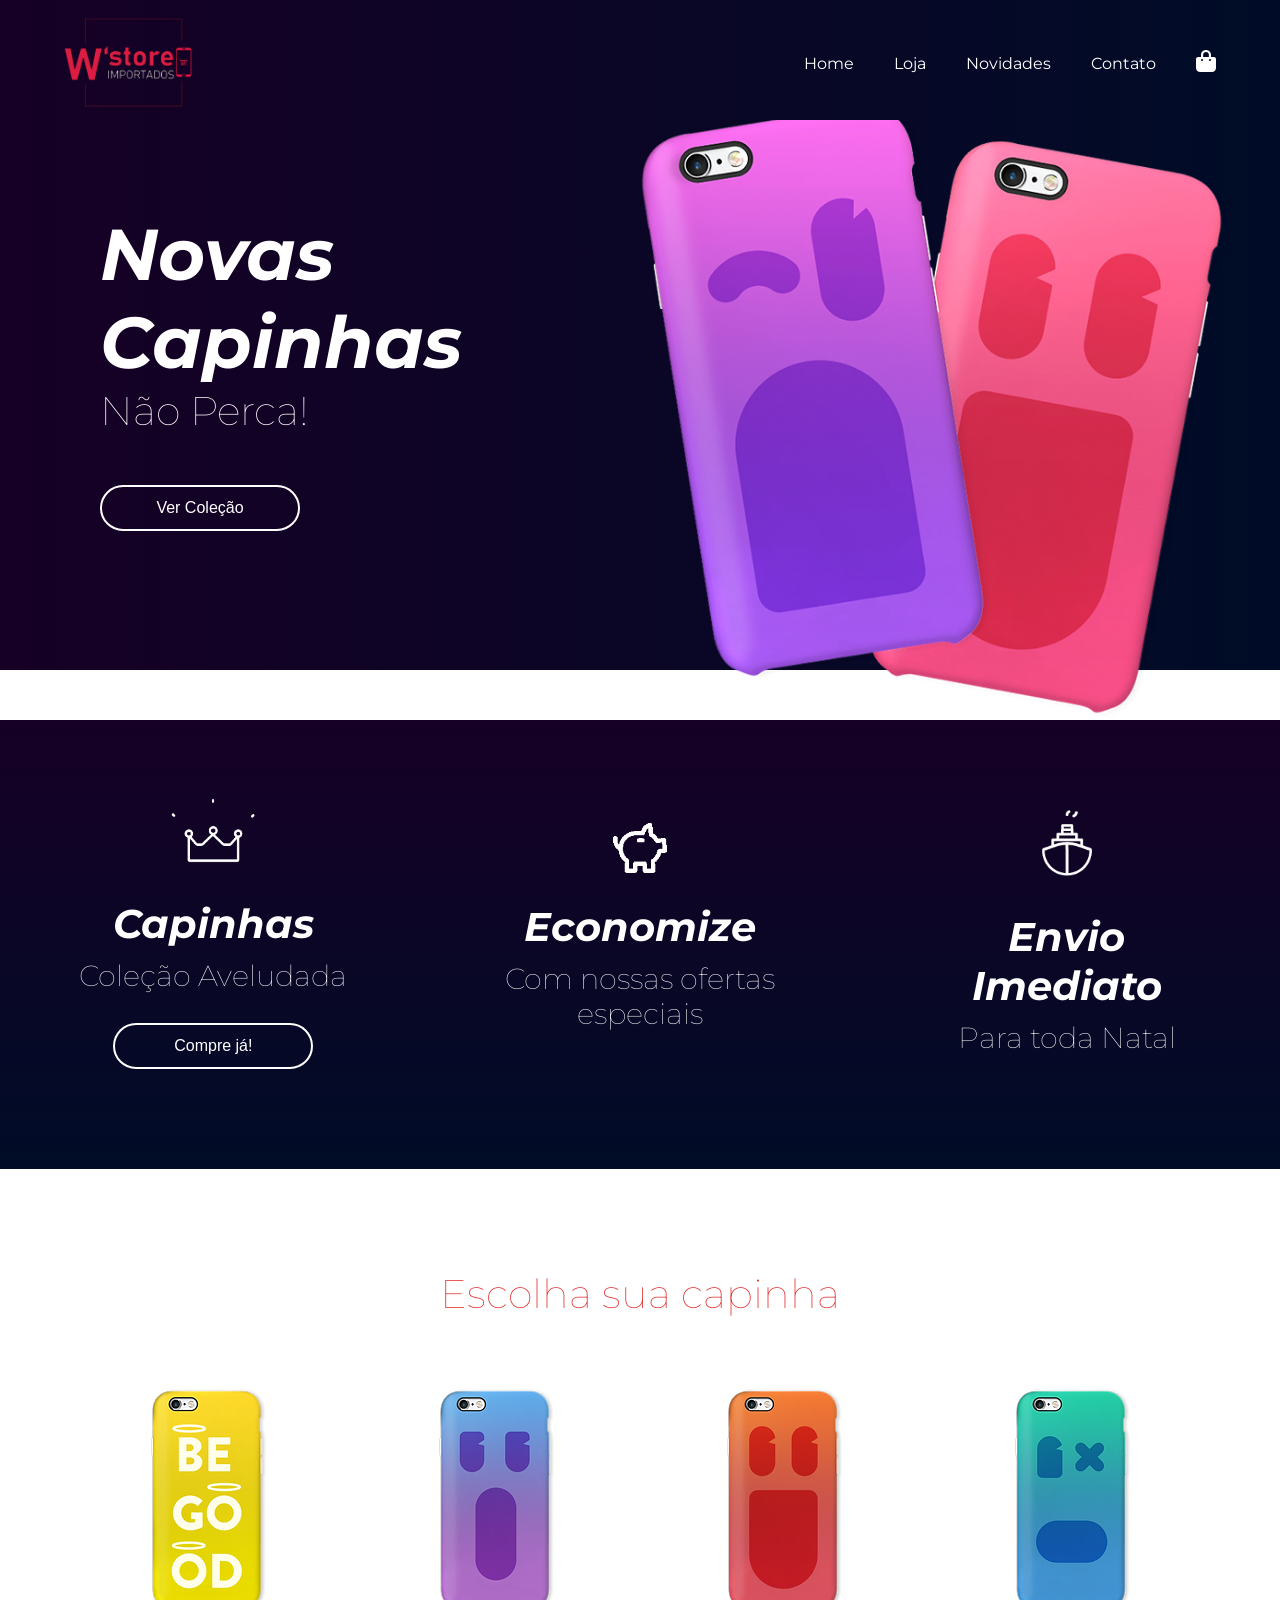
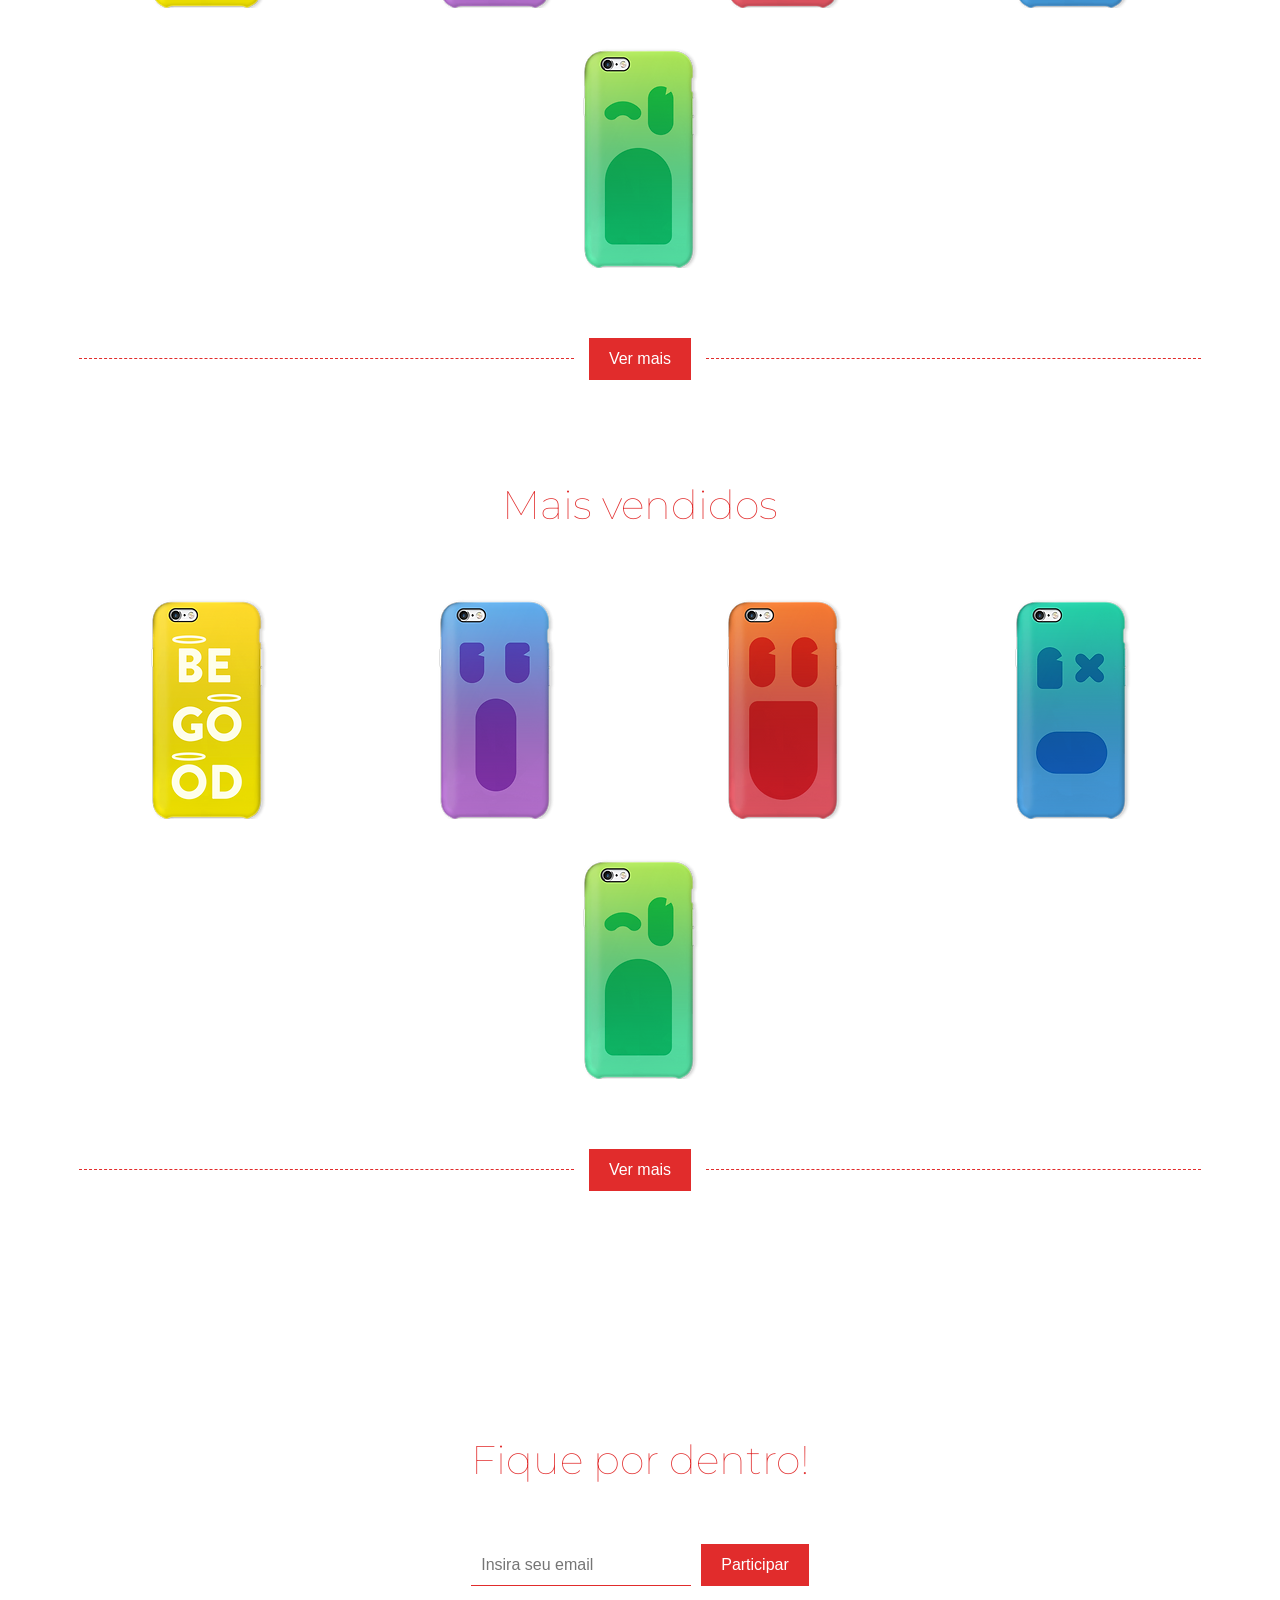
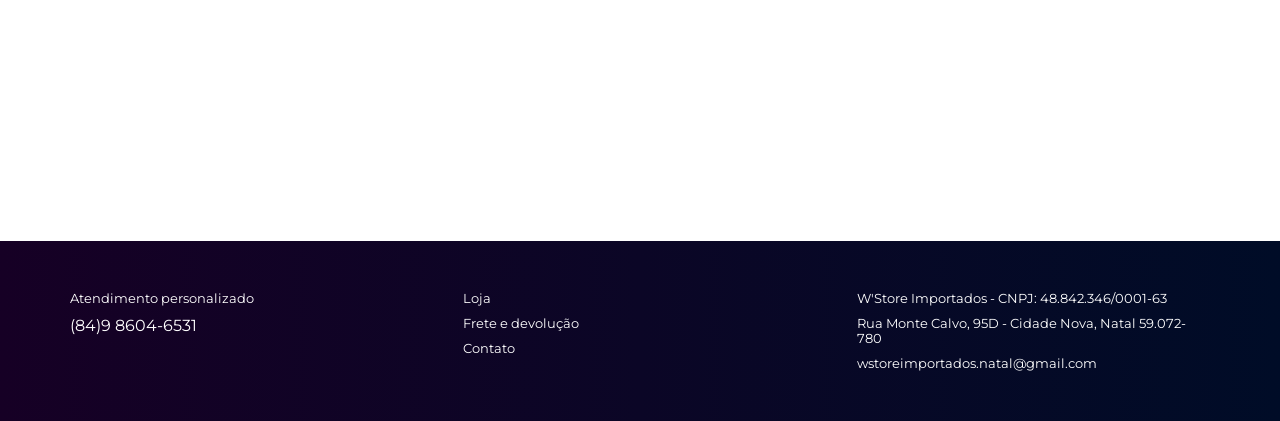
==== commit 68b3db6e: "Atualização" ====
--- a/index.html
+++ b/index.html
@@ -16,11 +16,9 @@
 </head>
 <body>
     <main class="flex-column">
-        <header class="flex-column" style="display: none;">
+        <header class="flex-column header">
             <nav class="flex-row">
-                <div class="flex-row">
-                    <img class="logo" src="./icons/logo-icon.png" alt="Logo W Store Importados">
-                </div>
+                <img class="logo" src="./icons/logo-icon.png" alt="Logo W Store Importados">
                 <ul class="flex-row">
                     <li><a href="http://">Home</a></li>
                     <li><a href="http://">Loja</a></li>
@@ -31,6 +29,27 @@
                             <img class="bag" src="./icons/bag-icon.svg" alt="Carrinho de compras W Store Importados">
                         </a>
                     </li>
+                </ul>
+                <ul class="flex-row">
+                    <li>
+                        <a href="">
+                            <img class="bag" src="./icons/bag-icon.svg" alt="Carrinho de compras W Store Importados">
+                        </a>
+                    </li>
+                    <li>
+                        <img class="open-icon" src="./icons/menu-icon.svg" alt="">
+                    </li>
+                </ul>
+            </nav>
+        </header>
+        <header class="flex-column header-mobile">
+            <img class="close-icon" src="./icons/close-icon.svg" alt="">
+            <nav>
+                <ul class="flex-column">
+                    <li><a href="http://">Home</a></li>
+                    <li><a href="http://">Loja</a></li>
+                    <li><a href="http://">Novidades</a></li>
+                    <li><a href="http://">Contato</a></li>
                 </ul>
             </nav>
         </header>
@@ -144,10 +163,11 @@
             <div>
                 <p>W'Store Importados - CNPJ: 48.842.346/0001-63</p>
                 <p>Rua Monte Calvo, 95D - Cidade Nova, Natal 59.072-780</p>
-                <p>wstoreimportados.natal@gmail.com - Telefone: (84)9 8604-6531</p>
+                <p>wstoreimportados.natal@gmail.com</p>
             </div>
         </footer>
     </main>
     <script src="./js/visualizar.js"></script>
+    <script src="./js/nav.js"></script>
 </body>
 </html>
--- a/css/style.css
+++ b/css/style.css
@@ -29,7 +29,7 @@
 
 a {
     text-decoration: none;
-    color: var(--black);
+    color: var(--white);
 }
 
 p {
--- a/css/header.css
+++ b/css/header.css
@@ -1,45 +1,80 @@
-header {
+.header {
     width: 100%;
     align-items: center;
     padding: 15px 0;
-    z-index: 1;
-    position: fixed;
-    background-color: var(--white);
+    position: absolute;
+    background-image: linear-gradient(to right, #160025, #000c27);
 }
 
 .logo {
     width: 8rem;
 }
 
-header nav {
+.header nav {
     width: 90%;
     align-items: center;
     justify-content: space-between;
 }
 
-header div {
+.header div {
     align-items: center;
 }
 
-header h2 {
-    position: relative;
-    left: -20px;
-    color: var(--black);
-    font-size: var(--subtitle);
-    font-style: italic;
-    font-weight: bolder;
-}
-
-header ul {
+.header ul,
+.header-mobile ul {
     list-style: none;
     align-items: center;
 }
 
-header li {
+.header ul:nth-child(3) {
+    display: none;
+}
+
+.header li {
     font-size: var(--text);
     padding-left: 40px;
 }
 
+.header .open-icon {
+    width: 20px;
+}
+
+
+
+@media (max-width: 700px) {
+    .header ul:nth-child(2) {
+        display: none;
+    }
+
+    .header ul:nth-child(3) {
+        display: flex;
+    }
+}
+
 .bag {
     width: 20px;
+}
+
+.header-mobile {
+    display: none;
+    width: 100%;
+    height: 100vh;
+    position: absolute;
+    top: 0;
+    z-index: 1;
+    align-items: center;
+    justify-content: center;
+    background-image: linear-gradient(to right, #160025, #000c27);
+}
+
+.header-mobile li {
+    font-size: var(--text);
+    margin: 20px 0;
+}
+
+.header-mobile .close-icon {
+    position: absolute;
+    width: 20px;
+    top: 50px; 
+    right: 50px;
 }
--- a/css/home.css
+++ b/css/home.css
@@ -1,6 +1,6 @@
 .home {
     width: 100%;
-    /* padding: 70px 50px 0 50px; */
+    padding: 70px 50px 0 50px;
     box-sizing: border-box;
     flex-wrap: wrap-reverse;
     align-items: center;
@@ -29,7 +29,7 @@
 
 .home img {
     position: relative;
-    /* top: 50px; */
+    top: 50px;
     width: 50%;
 }
 
--- a/css/selecionados.css
+++ b/css/selecionados.css
@@ -19,7 +19,7 @@
 .selecionados .item {
     align-items: center;
     overflow: hidden;
-    flex: 200px;
+    flex: 220px;
     
     height: 220px;
     width: 220px;
--- a/css/novidades.css
+++ b/css/novidades.css
@@ -1,7 +1,8 @@
 .novidades {
     width: 100%;
-    /* margin: 50px 0; */
+    margin: 50px 0;
     flex-wrap: wrap;
+    background-image: linear-gradient(to bottom, #160025, #000c27);
 }
 
 .novidades div {
@@ -27,8 +28,7 @@
     margin: 10px 0;
 }
 
-.novidades .recomendado {
-    background-image: linear-gradient(to right, #fd9b53, #fdab50);
+.novidades .recomendado, .destaque, .envio {
     align-items: center;
     justify-content: center;
 }
@@ -37,24 +37,11 @@
     margin-top: 20px;
 }
 
-
-.novidades .destaque {
-    background-image: linear-gradient(to right, #b245fe, #5c85e8);
-    align-items: center;
-    justify-content: center;
-}
-
 .novidades .destaque img {
     width: 4rem;
     margin: 20px 0;
 }
 
-.novidades .envio {
-    background-image: linear-gradient(to right, #d33ab0, #dc3a93);
-    align-items: center;
-    justify-content: center;
-}
-
 .novidades .envio img {
     margin-bottom: 30px;
 }
--- a/css/chamada.css
+++ b/css/chamada.css
@@ -1,5 +1,6 @@
 .chamada {
     width: 90%;
+    height: 50vh;
     margin: 50px 0;
     align-items: center;
     justify-content: center;
--- a/css/footer.css
+++ b/css/footer.css
@@ -1,6 +1,6 @@
 footer {
-    width: 100%;   
-    padding: 50px;
+    width: 100%;
+    padding: 20px 50px;
     margin-top: 50px;
     flex-wrap: wrap;
     justify-content: space-around;
@@ -10,7 +10,7 @@
 
 footer div,
 footer nav {
-    flex: 200px;
+    flex: 300px;
     margin: 20px;
 }
 
